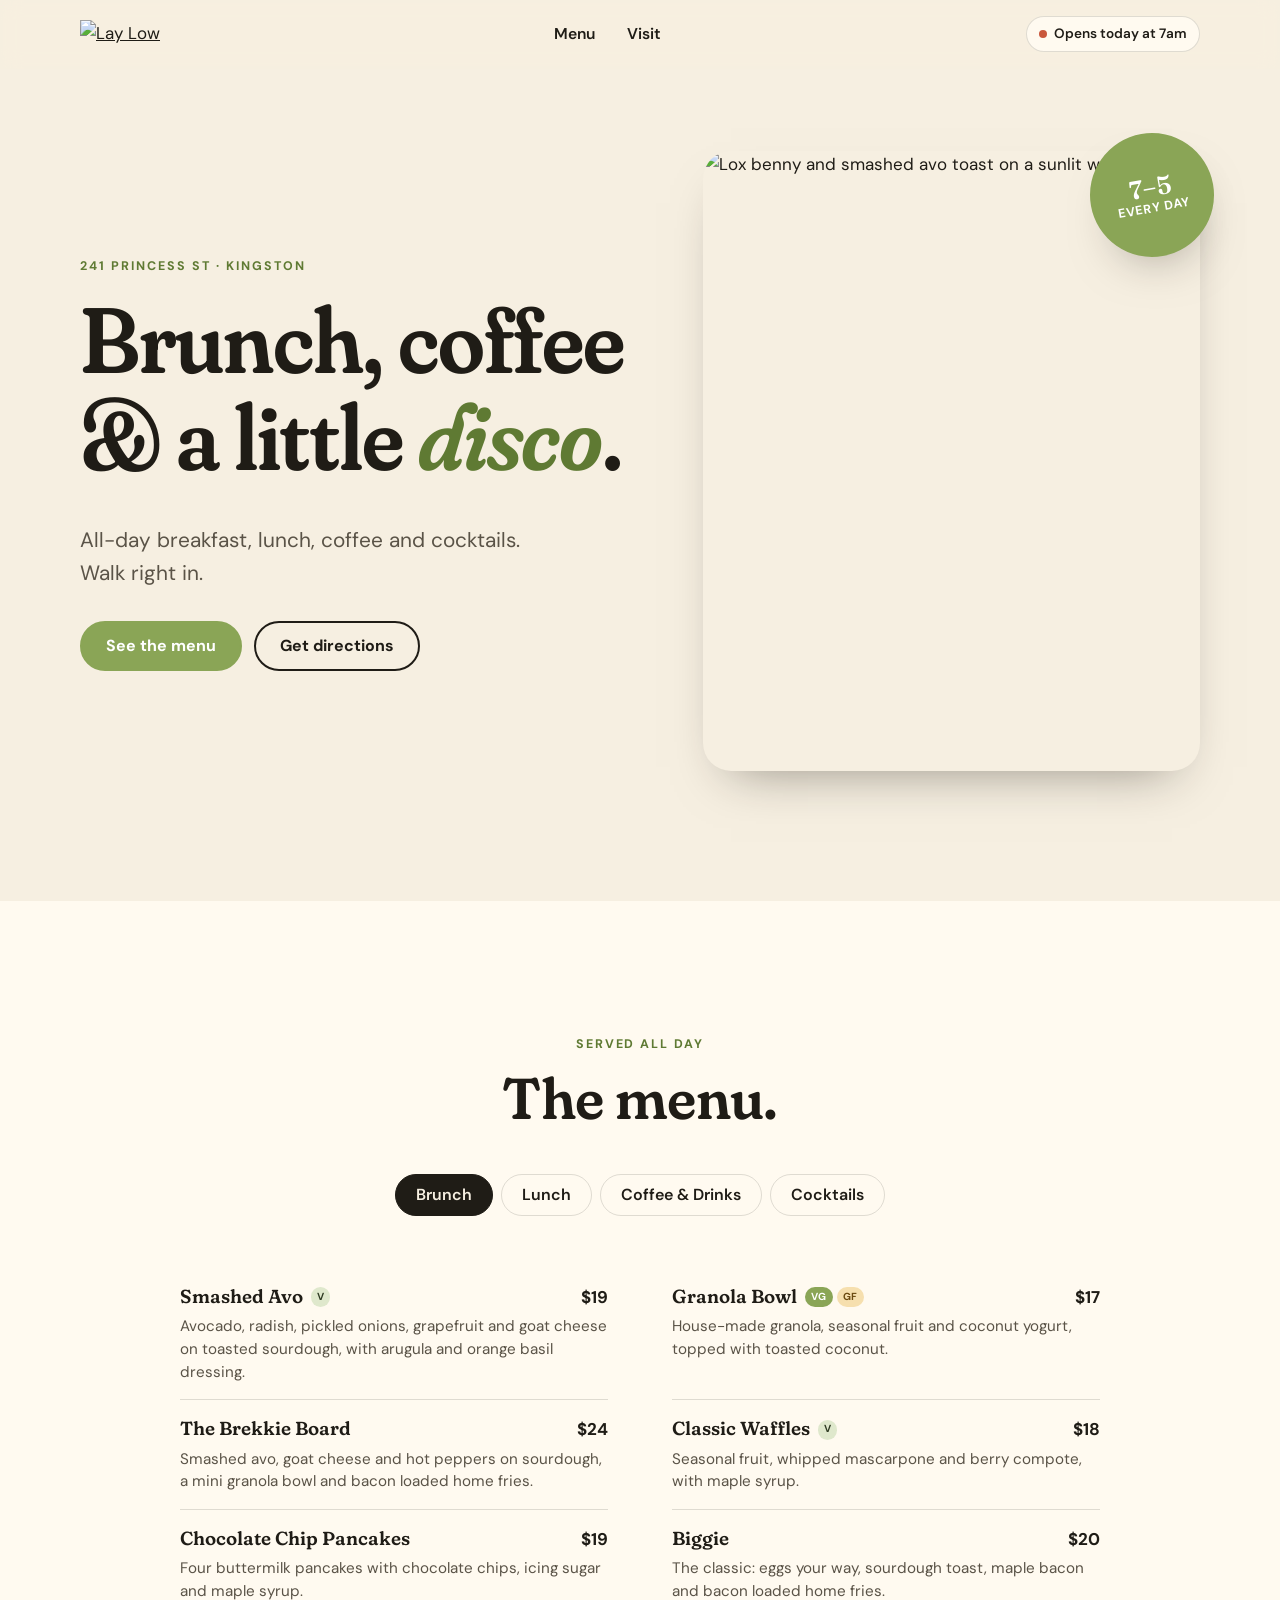
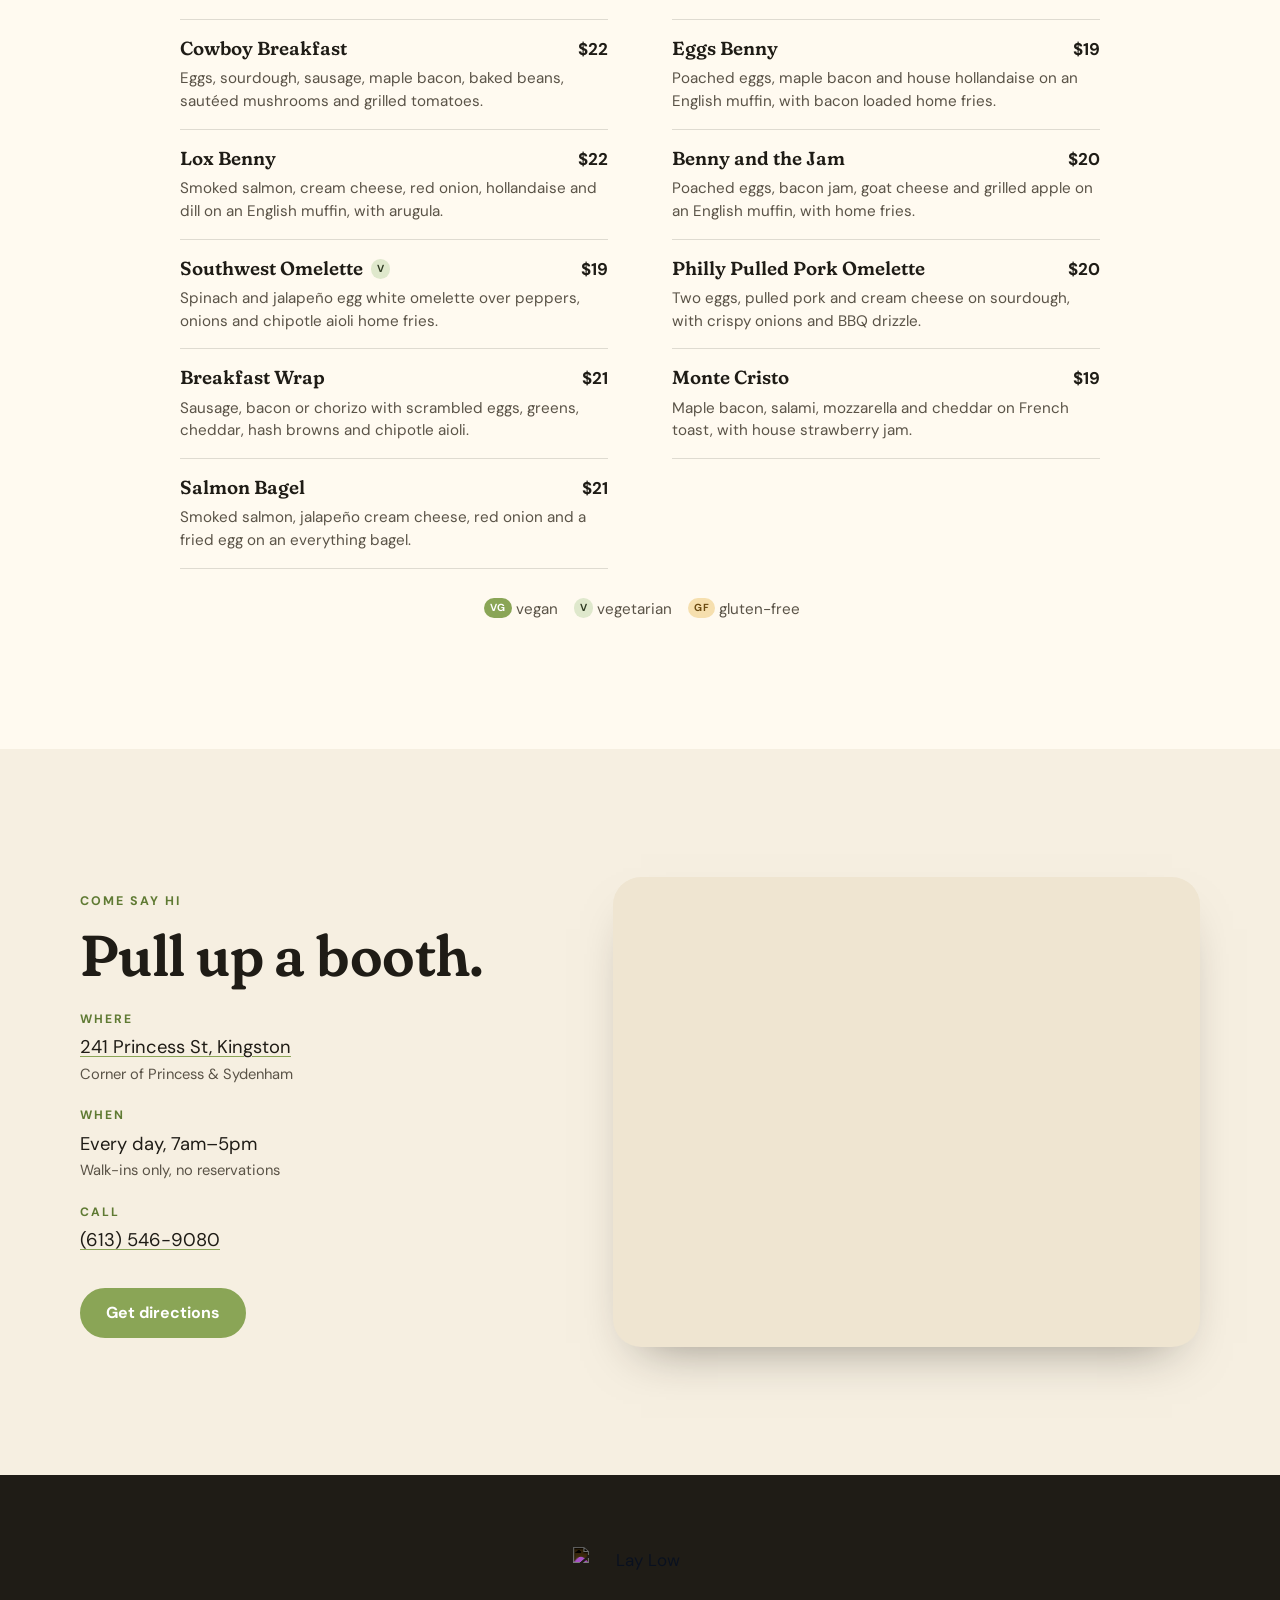
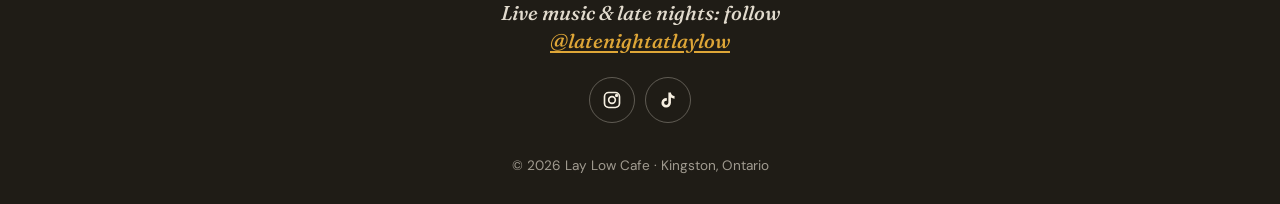
==== events/index.html @ 461b037a "Simplify to a single minimalist home page Same fonts, logo, palette and photography, with much less " ====
<!doctype html>
<html lang="en-CA">
<head>
  <meta charset="utf-8">
  <title>Events | Lay Low Cafe</title>
  <!-- Old GoDaddy URL. Everything now lives on the home page. -->
  <link rel="canonical" href="https://laylowcafe.ca/">
  <meta name="robots" content="noindex">
  <meta http-equiv="refresh" content="0; url=../">
  <script>location.replace("../");</script>
</head>
<body>
  <p><a href="../">Continue to Lay Low Cafe</a></p>
</body>
</html>
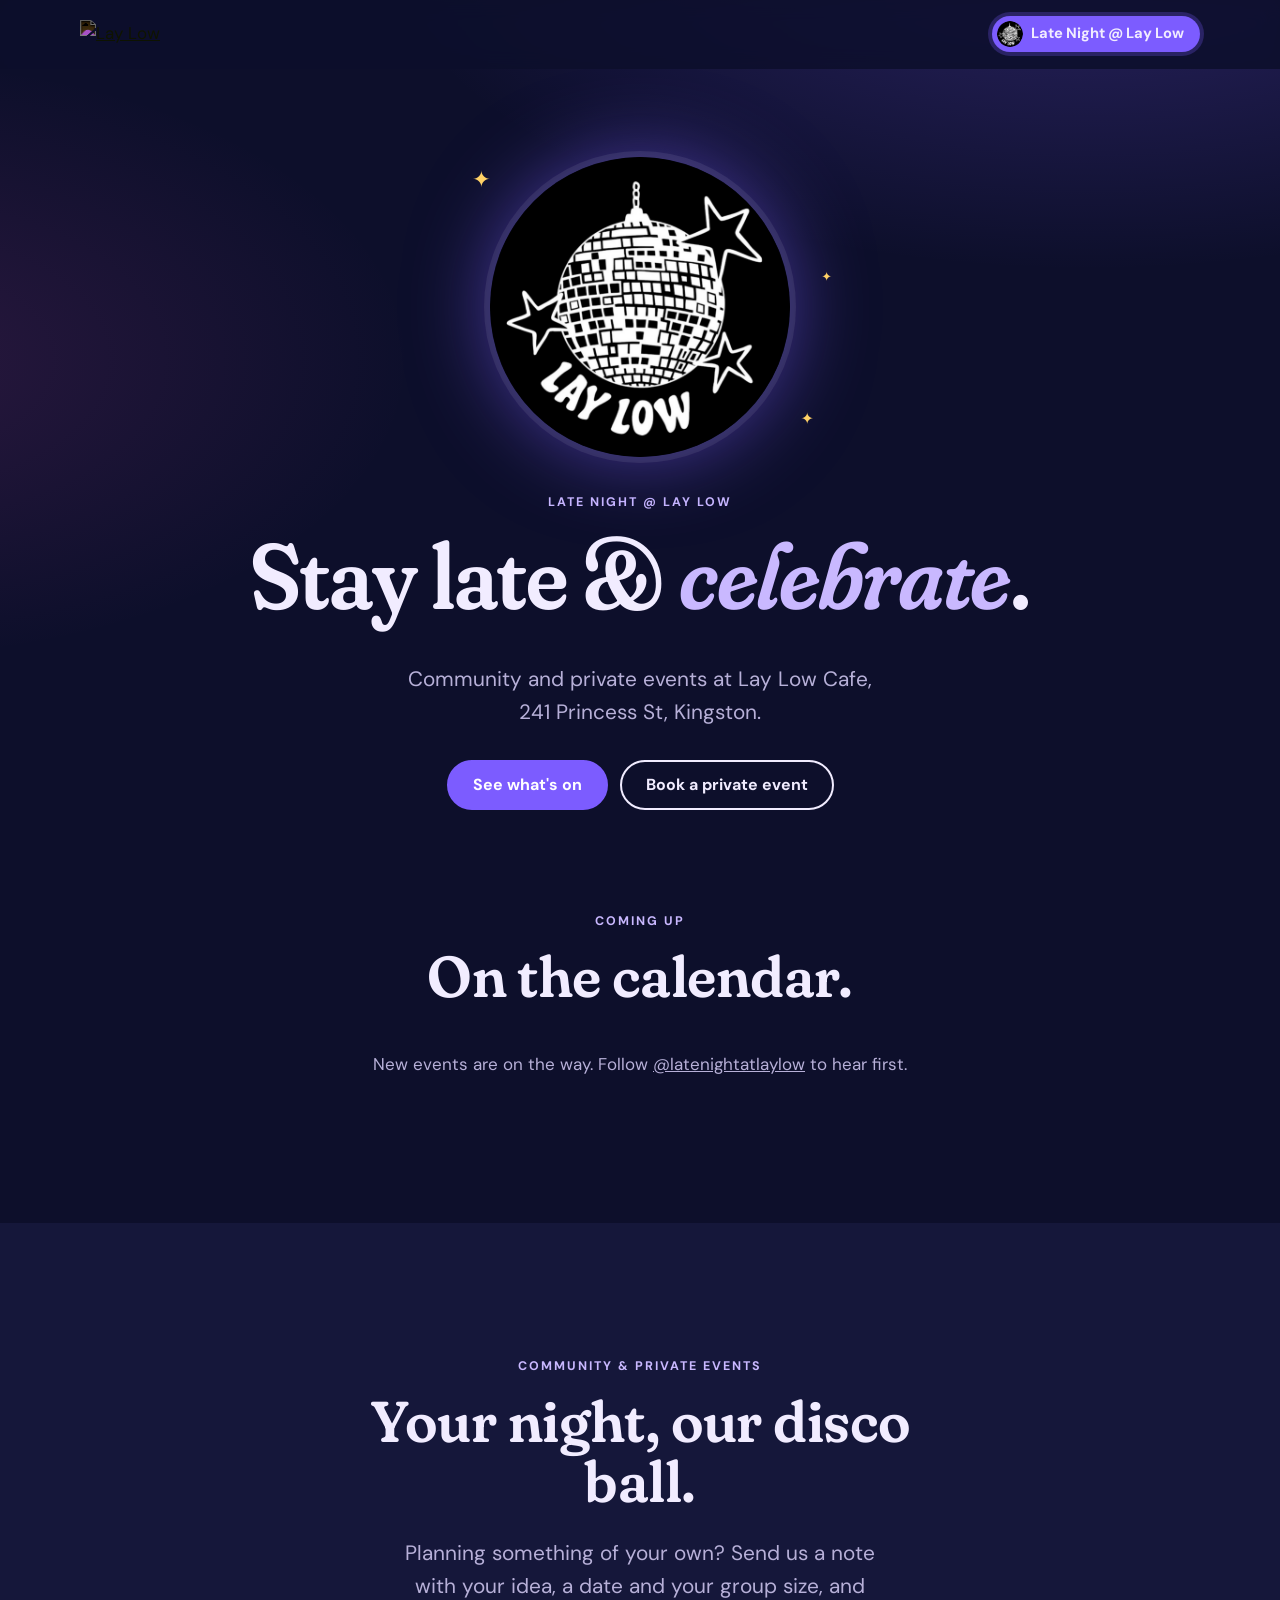
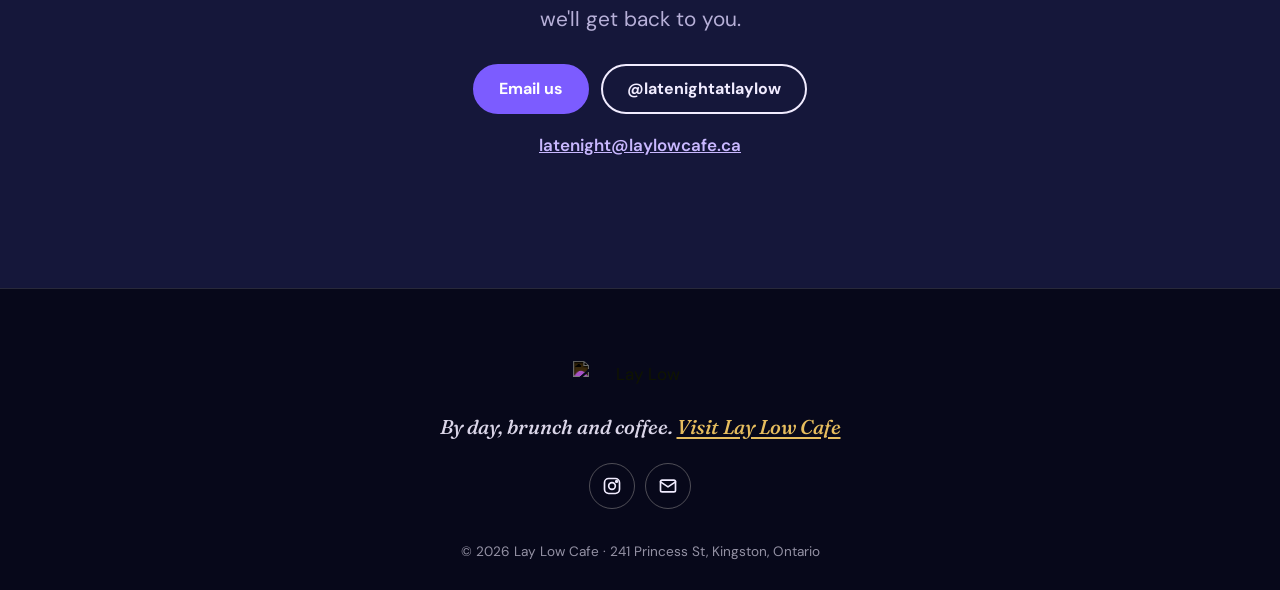
==== commit 2f64a19d: "Add Late Night @ Lay Low page, fall drinks pop-up, 4pm close - Hours are 7am-4pm: open badge, JSON-L" ====
--- a/events/index.html
+++ b/events/index.html
@@ -2,14 +2,14 @@
 <html lang="en-CA">
 <head>
   <meta charset="utf-8">
-  <title>Events | Lay Low Cafe</title>
-  <!-- Old GoDaddy URL. Everything now lives on the home page. -->
-  <link rel="canonical" href="https://laylowcafe.ca/">
+  <title>Late Night @ Lay Low</title>
+  <!-- Old GoDaddy URL. Events now live on the Late Night page. -->
+  <link rel="canonical" href="https://laylowcafe.ca/late-night/">
   <meta name="robots" content="noindex">
-  <meta http-equiv="refresh" content="0; url=../">
-  <script>location.replace("../");</script>
+  <meta http-equiv="refresh" content="0; url=../late-night/">
+  <script>location.replace("../late-night/");</script>
 </head>
 <body>
-  <p><a href="../">Continue to Lay Low Cafe</a></p>
+  <p><a href="../late-night/">Continue to Late Night @ Lay Low</a></p>
 </body>
 </html>
